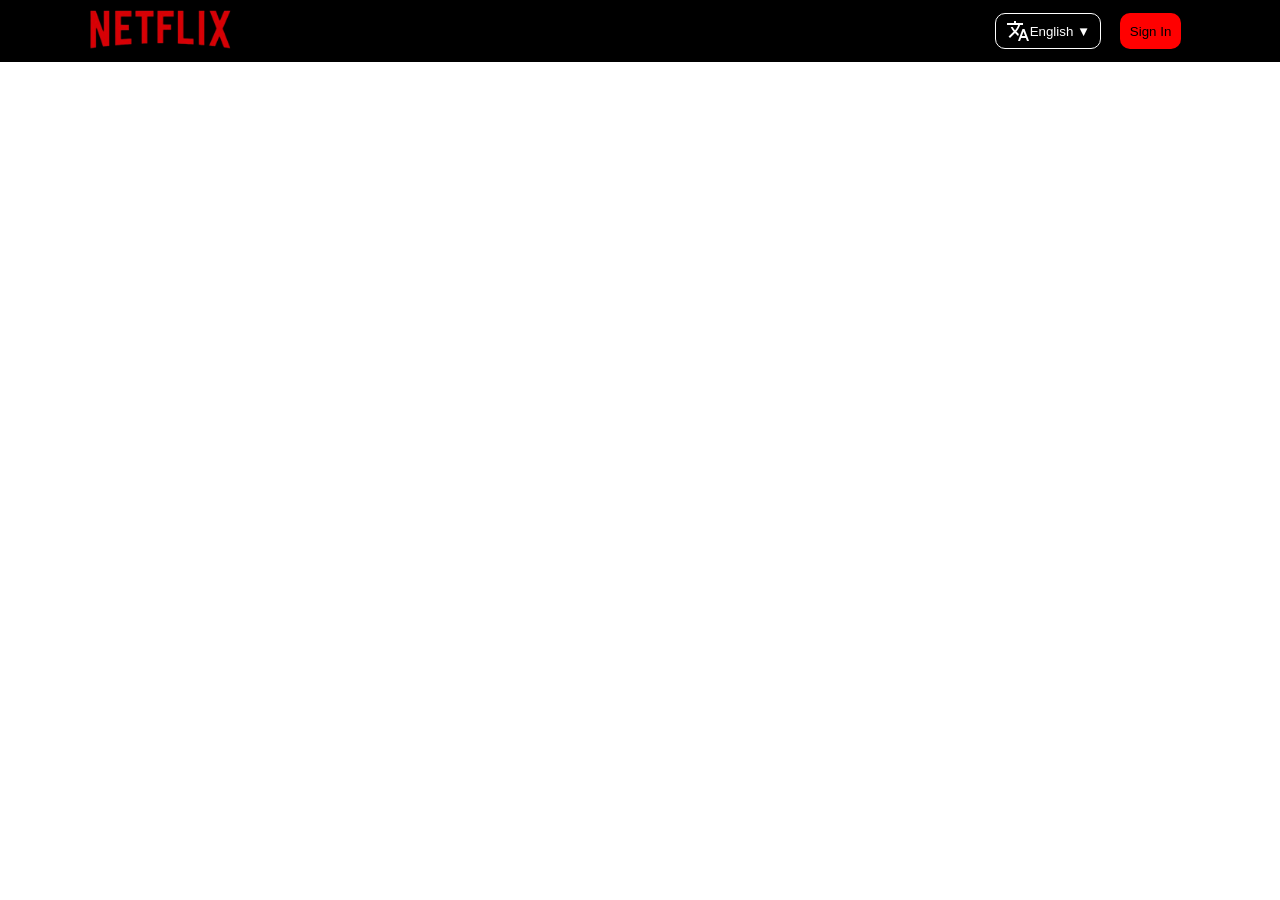
==== index.html @ 3751ef75 "first commit" ====
<!DOCTYPE html>
<html lang="en">
<head>
    <meta charset="UTF-8">
    <meta name="viewport" content="width=device-width, initial-scale=1.0">
    <link rel="stylesheet" href="./style.css">
    <link href="https://fonts.googleapis.com/icon?family=Material+Icons" rel="stylesheet">
    <title>Document</title>
</head>
<body>
    <nav>
        <div class="logo">
            <img src="./maxresdefault-removebg-preview.png" alt="">
        </div>
        <div class="btn">
            <button class="btn-one"><i class="material-icons">translate</i> English &#9660;</button>

            <button class="btn-two">Sign In</button>
        </div>
    </nav>
    
</body>
</html>
---- style.css ----
*{
    padding: 0;
    margin: 0;
    box-sizing: border-box;
}
nav{
    display: flex;
    align-items: center;
    justify-content: space-between;
    background-color: black;
    padding: 5px 80px;
}
.logo{
    width: 20%;
}
.logo img{
    width: 70%;
}
.btn{
    width: 20%;
    display: flex;
    justify-content: space-evenly;
}
.btn-one{
    background: none;
    border: 1px solid white;
    color: white;
    padding: 5px 10px;
    display: flex;
    align-items: center;
    border-radius: 10px;
}
.btn-two{
    padding: 5px 10px;
    background-color: red;
    border: none;
    border-radius: 10px;
}
.material-icons{
    color: white;
}
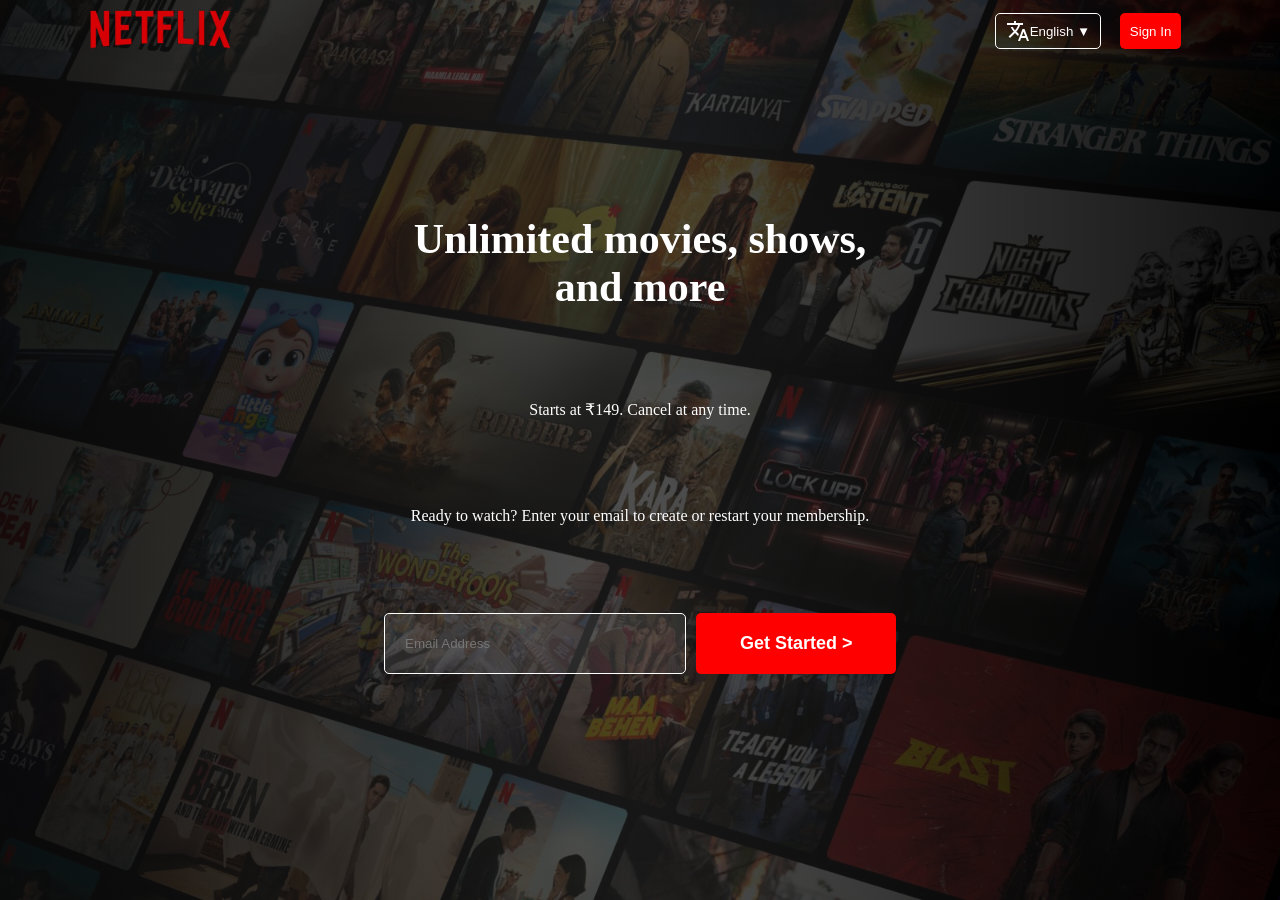
==== commit 273ea228: "2 july 2026" ====
--- a/index.html
+++ b/index.html
@@ -1,5 +1,6 @@
 <!DOCTYPE html>
 <html lang="en">
+
 <head>
     <meta charset="UTF-8">
     <meta name="viewport" content="width=device-width, initial-scale=1.0">
@@ -7,17 +8,37 @@
     <link href="https://fonts.googleapis.com/icon?family=Material+Icons" rel="stylesheet">
     <title>Document</title>
 </head>
+
 <body>
-    <nav>
-        <div class="logo">
-            <img src="./maxresdefault-removebg-preview.png" alt="">
+   <div class="master">
+     <div class="main">
+        <nav>
+            <div class="logo">
+                <img src="./maxresdefault-removebg-preview.png" alt="">
+            </div>
+            <div class="btn">
+                <button class="btn-one"><i class="material-icons">translate</i> English &#9660;</button>
+
+                <button class="btn-two">Sign In</button>
+            </div>
+        </nav>
+
+        <div class="hero-section">
+            <div class="sub-hero">
+
+                <h1>Unlimited movies, shows, and more</h1>
+                <p>Starts at ₹149. Cancel at any time.</p>
+                <p>Ready to watch? Enter your email to create or restart your membership.</p>
+                <div class="in-section">
+                    <input type="text" class="in-input" placeholder="Email Address">
+                    <button class="btn-two in-btn">Get Started > </button>
+                </div>
+            </div>
         </div>
-        <div class="btn">
-            <button class="btn-one"><i class="material-icons">translate</i> English &#9660;</button>
+    </div>
+   </div>
 
-            <button class="btn-two">Sign In</button>
-        </div>
-    </nav>
-    
+
 </body>
+
 </html>
--- a/style.css
+++ b/style.css
@@ -1,41 +1,101 @@
-*{
+* {
     padding: 0;
     margin: 0;
     box-sizing: border-box;
 }
-nav{
+.master{
+    background-image: url('./IN-en-20260629-TRIFECTA-perspective_76b17e8c-cff9-4c65-9938-08ca5029be6b_large.jpg');
+    background-position: center;
+    background-size: cover;
+    height: 100vh;
+}
+.main {
+    color: white;
+    background: linear-gradient(90deg, rgba(10, 10, 10, 0.9) 0%, rgba(32, 32, 32, 0.7) 50%, rgba(0, 0, 0, 0.9) 100%);
+    height: inherit;
+}
+
+nav {
     display: flex;
     align-items: center;
     justify-content: space-between;
-    background-color: black;
     padding: 5px 80px;
 }
-.logo{
+
+.logo {
     width: 20%;
 }
-.logo img{
+
+.logo img {
     width: 70%;
 }
-.btn{
+
+.btn {
     width: 20%;
     display: flex;
     justify-content: space-evenly;
 }
-.btn-one{
+
+.btn-one {
     background: none;
     border: 1px solid white;
     color: white;
     padding: 5px 10px;
     display: flex;
     align-items: center;
-    border-radius: 10px;
+    border-radius: 5px;
 }
-.btn-two{
+
+.btn-two {
     padding: 5px 10px;
+    color: white;
     background-color: red;
     border: none;
-    border-radius: 10px;
+    border-radius: 5px;
 }
-.material-icons{
+
+.material-icons {
     color: white;
+}
+
+.hero-section {
+    display: flex;
+    height: 85%;
+    justify-content: center;
+    align-items: center;
+}
+
+.sub-hero {
+    display: flex;
+    flex-direction: column;
+    text-align: center;
+    height: 60%;
+    justify-content: space-between;
+    width: 40%;
+}
+
+.hero-section h1 {
+    font-size: 42px;
+    width: 100%;
+}
+
+.in-section {
+    width: 100%;
+    display: flex;
+    justify-content: space-between;
+}
+
+.in-input {
+    width: 59%;
+    background-color: rgba(220, 220, 220,0.1);
+    border-radius: 5px;
+    border: 1px solid white;
+    padding: 20px;
+}
+
+.in-btn {
+    font-size: 18px;
+    font-weight: 600;
+    width: 39%;
+    padding: 20px 30px;
 }
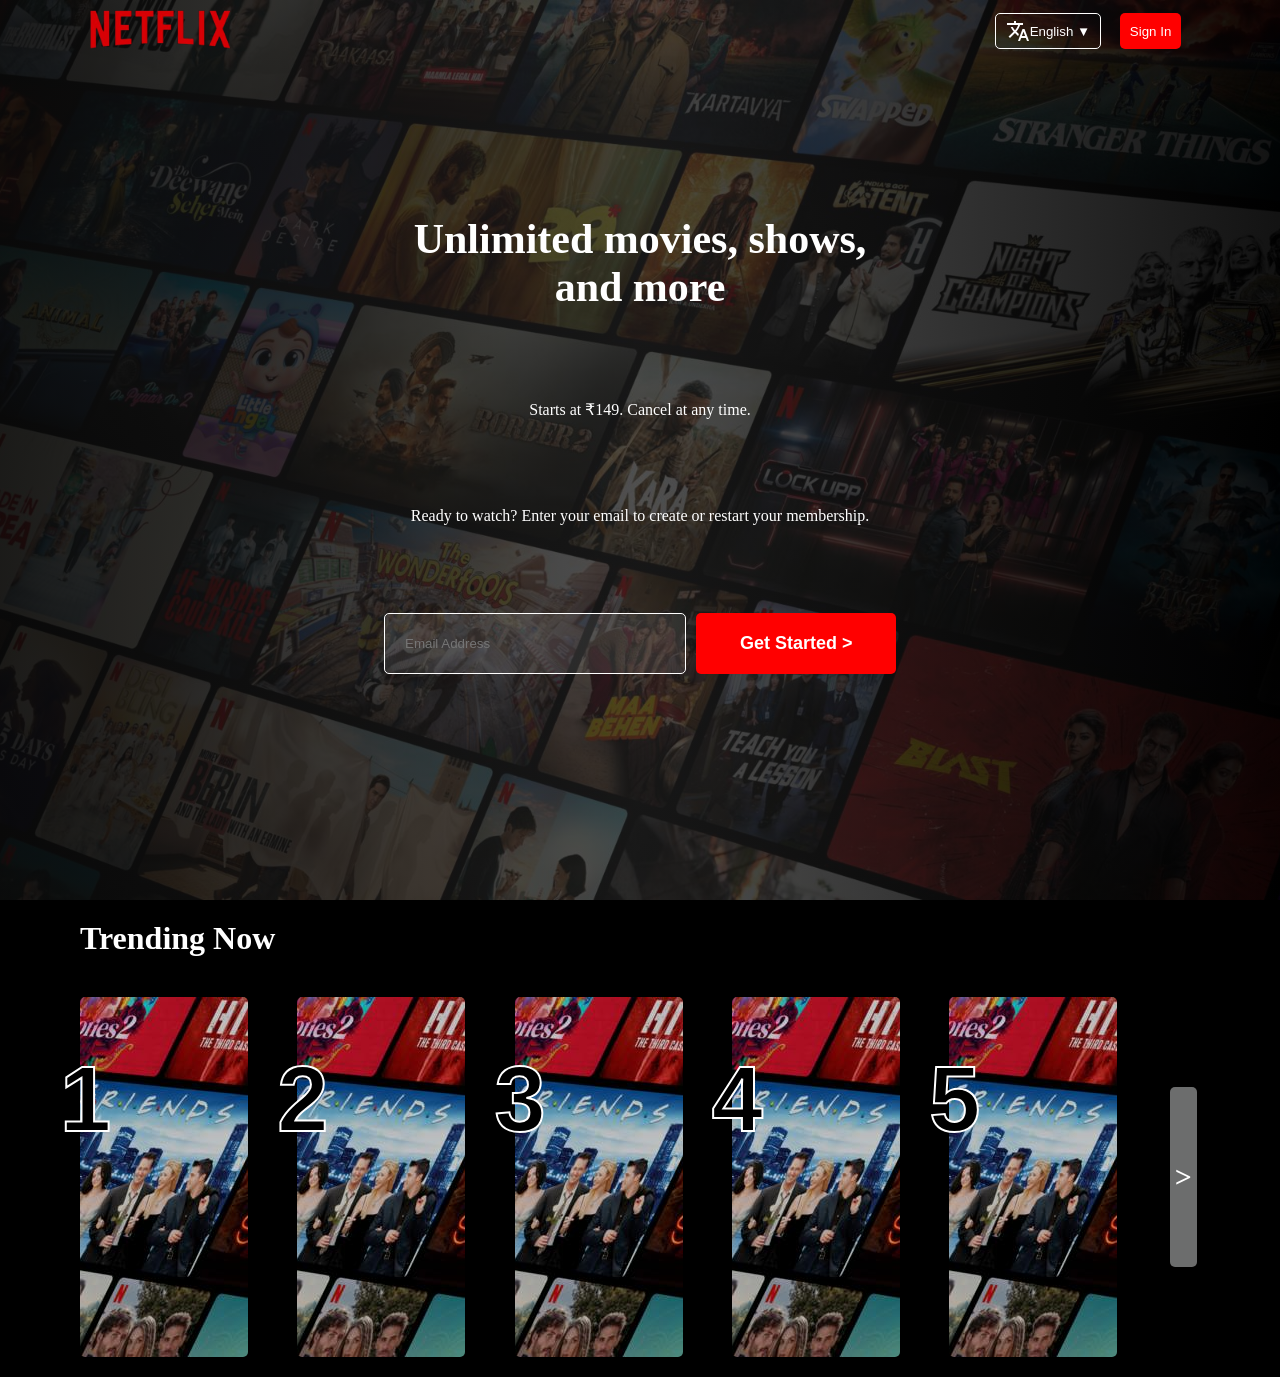
==== commit 96a27bcd: "03 july" ====
--- a/index.html
+++ b/index.html
@@ -10,33 +10,63 @@
 </head>
 
 <body>
-   <div class="master">
-     <div class="main">
-        <nav>
-            <div class="logo">
-                <img src="./maxresdefault-removebg-preview.png" alt="">
-            </div>
-            <div class="btn">
-                <button class="btn-one"><i class="material-icons">translate</i> English &#9660;</button>
+     <div class="master">
+        <div class="main">
+            <nav>
+                <div class="logo">
+                    <img src="./maxresdefault-removebg-preview.png" alt="">
+                </div>
+                <div class="btn">
+                    <button class="btn-one"><i class="material-icons">translate</i> English &#9660;</button>
 
-                <button class="btn-two">Sign In</button>
-            </div>
-        </nav>
+                    <button class="btn-two">Sign In</button>
+                </div>
+            </nav>
 
-        <div class="hero-section">
-            <div class="sub-hero">
+            <div class="hero-section">
+                <div class="sub-hero">
 
-                <h1>Unlimited movies, shows, and more</h1>
-                <p>Starts at ₹149. Cancel at any time.</p>
-                <p>Ready to watch? Enter your email to create or restart your membership.</p>
-                <div class="in-section">
-                    <input type="text" class="in-input" placeholder="Email Address">
-                    <button class="btn-two in-btn">Get Started > </button>
+                    <h1>Unlimited movies, shows, and more</h1>
+                    <p>Starts at ₹149. Cancel at any time.</p>
+                    <p>Ready to watch? Enter your email to create or restart your membership.</p>
+                    <div class="in-section">
+                        <input type="text" class="in-input" placeholder="Email Address">
+                        <button class="btn-two in-btn">Get Started > </button>
+                    </div>
                 </div>
             </div>
         </div>
     </div>
-   </div>
+
+    <div class="trending">
+        <h1>Trending Now</h1>
+        <div class="trending-box">
+            <div class="box-1 com-box">
+                <h1 class="ttext">1</h1>
+            </div>
+            <div class="box-2 com-box">
+                <h1 class="ttext">2</h1>
+
+            </div>
+            <div class="box-3 com-box">
+                <h1 class="ttext">3</h1>
+
+            </div>
+            <div class="box-4 com-box">
+                <h1 class="ttext">4</h1>
+
+            </div>
+            <div class="box-5 com-box">
+                <h1 class="ttext">5</h1>
+
+            </div>
+            <div class="box-6">
+                <h1 class="box6inner">
+                    >
+                </h1>
+            </div>
+        </div>
+    </div>
 
 
 </body>
--- a/style.css
+++ b/style.css
@@ -3,12 +3,14 @@
     margin: 0;
     box-sizing: border-box;
 }
-.master{
+
+.master {
     background-image: url('./IN-en-20260629-TRIFECTA-perspective_76b17e8c-cff9-4c65-9938-08ca5029be6b_large.jpg');
     background-position: center;
     background-size: cover;
     height: 100vh;
 }
+
 .main {
     color: white;
     background: linear-gradient(90deg, rgba(10, 10, 10, 0.9) 0%, rgba(32, 32, 32, 0.7) 50%, rgba(0, 0, 0, 0.9) 100%);
@@ -87,7 +89,7 @@
 
 .in-input {
     width: 59%;
-    background-color: rgba(220, 220, 220,0.1);
+    background-color: rgba(220, 220, 220, 0.1);
     border-radius: 5px;
     border: 1px solid white;
     padding: 20px;
@@ -98,4 +100,58 @@
     font-weight: 600;
     width: 39%;
     padding: 20px 30px;
+}
+
+/* trending  */
+
+.trending {
+    padding: 20px 80px;
+    background-color: black;
+    color: white;
+}
+
+.trending-box {
+
+    display: flex;
+    justify-content: space-between;
+    margin-top: 40px;
+}
+.box-5{
+    background-image: url('./IN-en-20260629-TRIFECTA-perspective_76b17e8c-cff9-4c65-9938-08ca5029be6b_large.jpg');
+}
+.com-box {
+    width: 15%;
+    background-image: url('./IN-en-20260629-TRIFECTA-perspective_76b17e8c-cff9-4c65-9938-08ca5029be6b_large.jpg');
+    height: 40vh;
+    border-radius: 5px;
+    position: relative;
+}
+
+.ttext {
+    color: rgb(0, 0, 0);
+    font-family: Arial, Helvetica, sans-serif;
+    -webkit-text-stroke: 2px rgb(255, 255, 255);
+    font-size: 92px;
+    font-weight: 600;
+    position: absolute;
+    left: -20px;
+    top: 50px;
+}
+
+.box-6 {
+    width: 3%;
+    height: 40vh;
+    color: white;
+    display: flex;
+    align-items: center;
+    justify-content: center;
+}
+.box6inner{
+    padding: 5px;
+    border-radius: 5px;
+    background-color: rgb(108, 109, 109);
+    height: 50%;
+    font-size: 30px;
+    display: flex;
+    align-items: center;
 }
